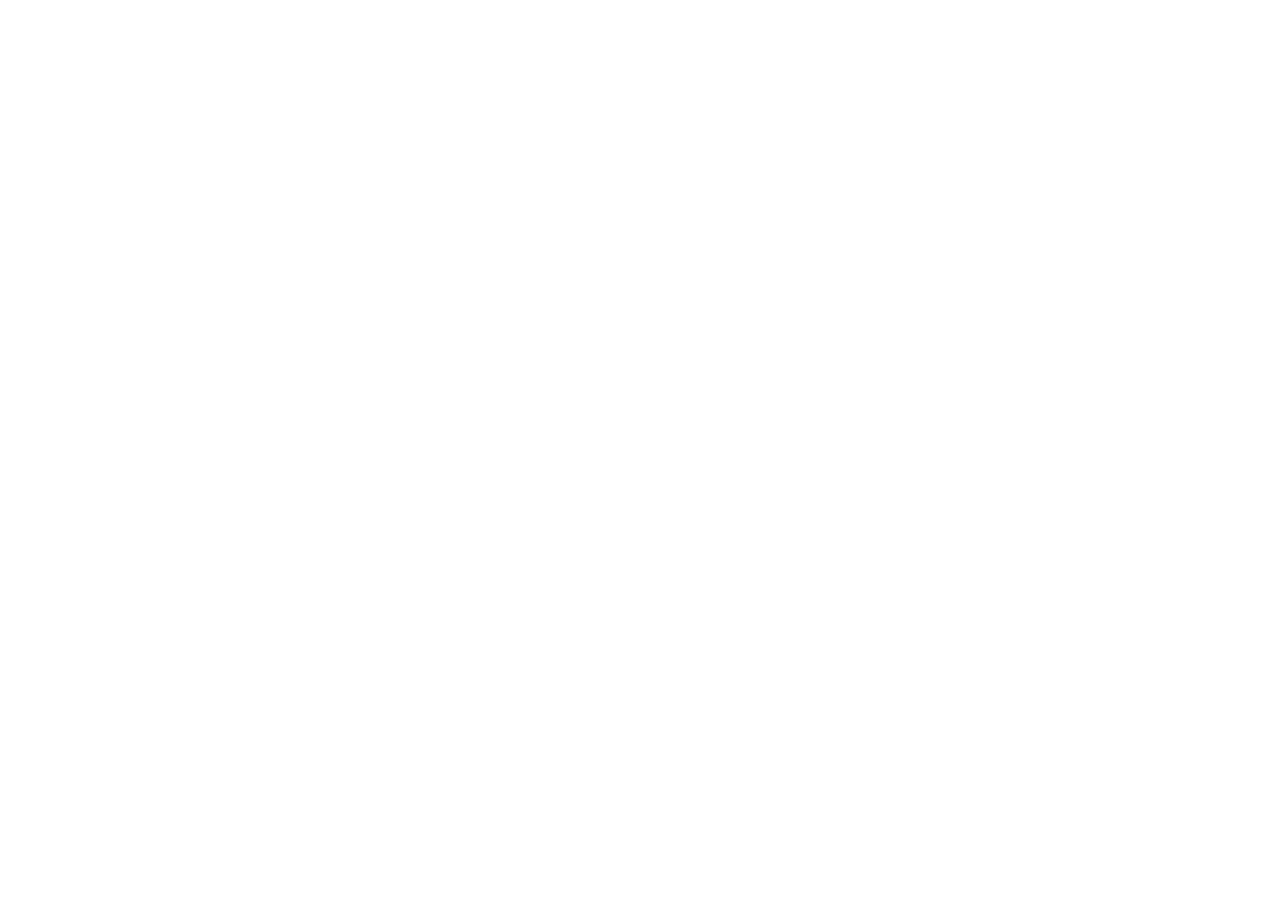
==== bookmarks.html @ 406a8860 "Fixed problem with footer" ====
<!DOCTYPE html>
<html lang="en">
  <head>
    <meta charset="UTF-8" />
    <meta name="viewport" content="width=device-width, initial-scale=1.0" />
    <title>Document</title>
  </head>
  <body></body>
</html>
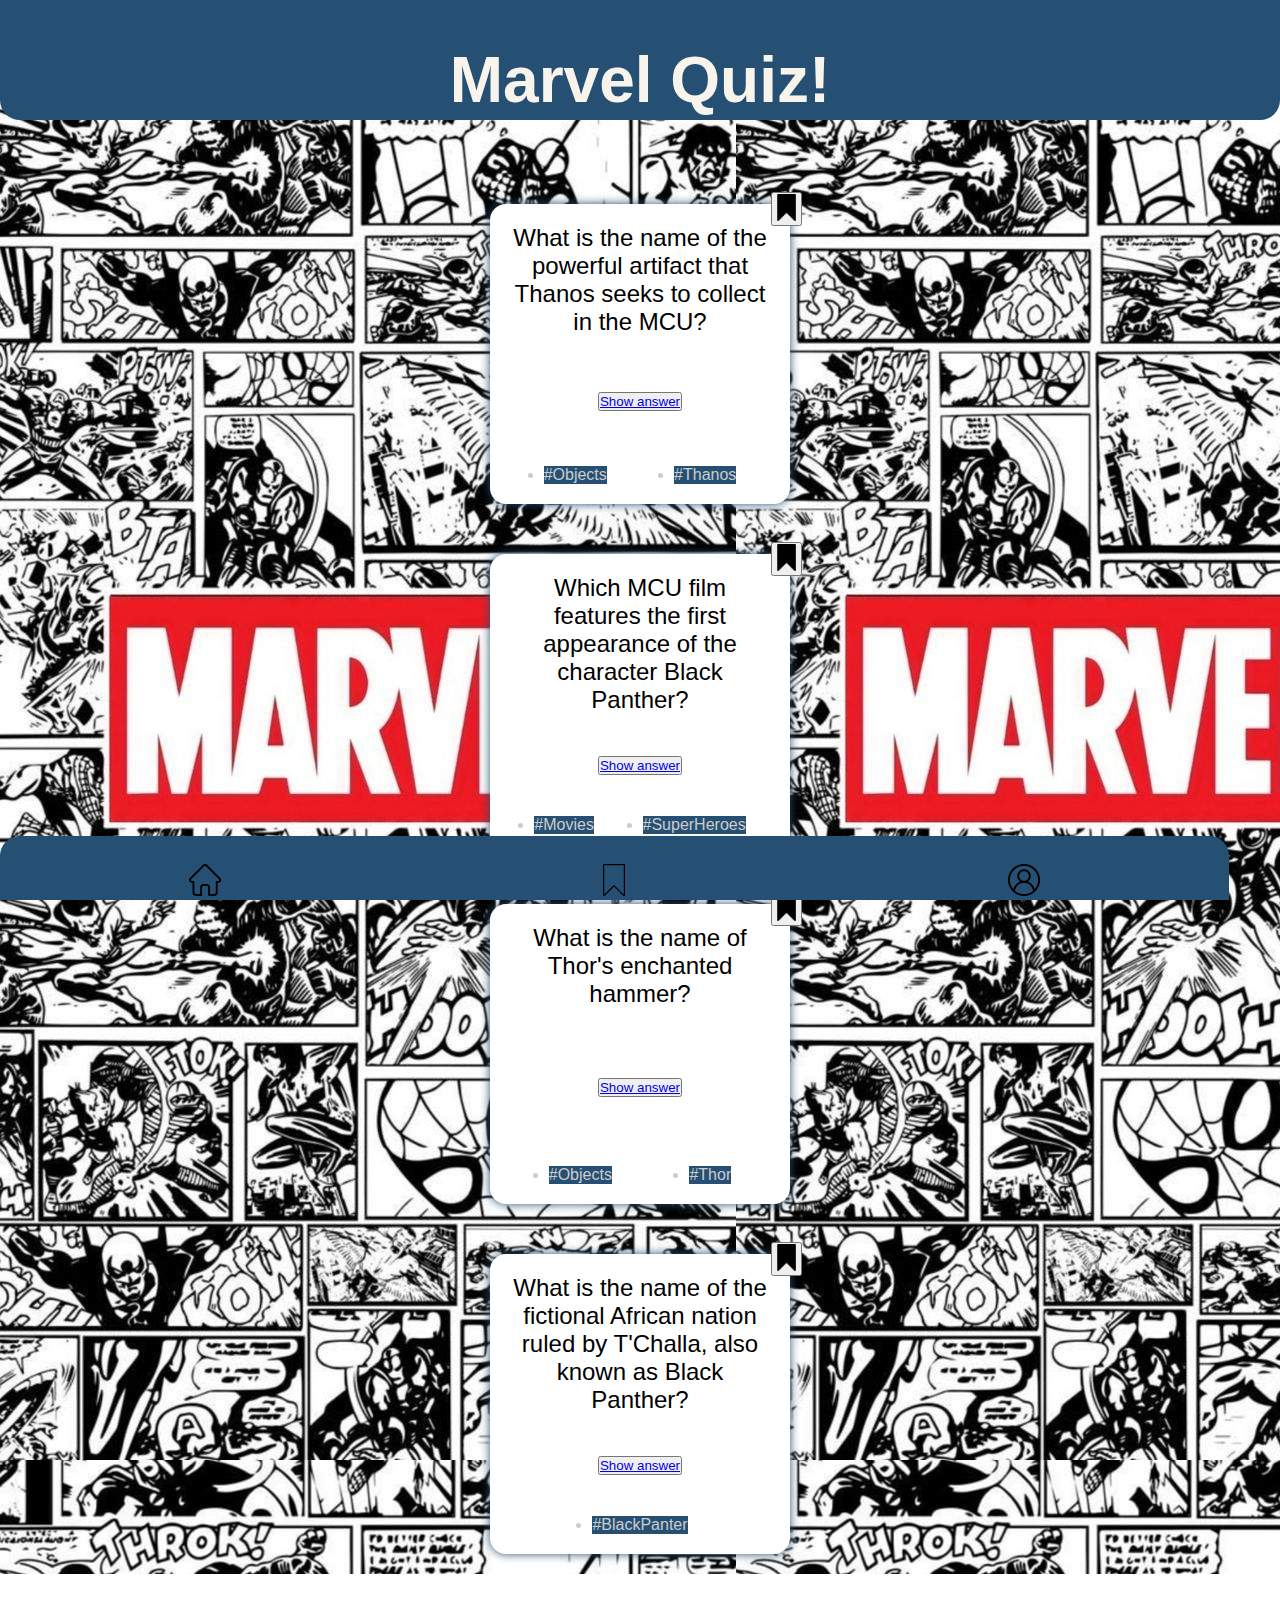
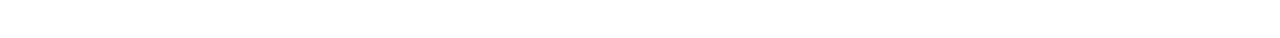
==== commit 6ae69984: "added bookmark section and empty profile section" ====
--- a/bookmarks.html
+++ b/bookmarks.html
@@ -4,6 +4,131 @@
     <meta charset="UTF-8" />
     <meta name="viewport" content="width=device-width, initial-scale=1.0" />
     <title>Document</title>
+    <link rel="stylesheet" href="style.css" />
   </head>
-  <body></body>
+  <body>
+    <header class="main-header">
+      <h1 class="app-title">Marvel Quiz!</h1>
+    </header>
+    <main>
+      <section class="card-section">
+        <article class="question-card question-2">
+          <button class="card__bookmark">
+            <img
+              src="./resources/bookmark_filled.png"
+              alt="Bookmark"
+              style="width: 2em; height: 2em"
+            />
+          </button>
+          <p class="question question-2">
+            What is the name of the powerful artifact that Thanos seeks to
+            collect in the MCU?
+          </p>
+          <button id="show">
+            <a href="#show" id="show">Show answer</a>
+            <div id="cont">
+              Infinity Stones
+              <a href="#hide" id="hide">Hide answer</a>
+            </div>
+          </button>
+          <ul class="question-tags">
+            <li>#Objects</li>
+            <li>#Thanos</li>
+          </ul>
+        </article>
+        <article class="question-card question-4">
+          <button class="card__bookmark">
+            <img
+              src="./resources/bookmark_filled.png"
+              alt="Bookmark"
+              style="width: 2em; height: 2em"
+            />
+          </button>
+          <p class="question question-4">
+            Which MCU film features the first appearance of the character Black
+            Panther?
+          </p>
+          <button id="show">
+            <a href="#show" id="show">Show answer</a>
+            <div id="cont">
+              Captain America: Civil War
+              <a href="#hide" id="hide">Hide answer</a>
+            </div>
+          </button>
+          <ul class="question-tags">
+            <li>#Movies</li>
+            <li>#SuperHeroes</li>
+          </ul>
+        </article>
+        <article class="question-card question-5">
+          <button class="card__bookmark">
+            <img
+              src="./resources/bookmark_filled.png"
+              alt="Bookmark"
+              style="width: 2em; height: 2em"
+            />
+          </button>
+          <p class="question question-5">
+            What is the name of Thor's enchanted hammer?
+          </p>
+          <button id="show">
+            <a href="#show" id="show">Show answer</a>
+            <div id="cont">
+              Mjolnir
+              <a href="#hide" id="hide">Hide answer</a>
+            </div>
+          </button>
+          <ul class="question-tags">
+            <li>#Objects</li>
+            <li>#Thor</li>
+          </ul>
+        </article>
+        <article class="question-card question-9">
+          <button class="card__bookmark">
+            <img
+              src="./resources/bookmark_filled.png"
+              alt="Bookmark"
+              style="width: 2em; height: 2em"
+            />
+          </button>
+          <p class="question question-9">
+            What is the name of the fictional African nation ruled by T'Challa,
+            also known as Black Panther?
+          </p>
+          <button id="show">
+            <a href="#show" id="show">Show answer</a>
+            <div id="cont">
+              Wakanda
+              <a href="#hide" id="hide">Hide answer</a>
+            </div>
+          </button>
+          <ul class="question-tags">
+            <li>#BlackPanter</li>
+          </ul>
+        </article>
+      </section>
+    </main>
+    <footer class="main-footer">
+      <nav class="navbar">
+        <a class="navbar-link" href="./index.html"
+          ><img
+            src="./resources/home.png"
+            alt="Home"
+            style="width: 2em; height: 2em"
+        /></a>
+        <a class="navbar-link" href="bookmarks.html"
+          ><img
+            src="./resources/bookmark_transparent.png"
+            alt="Bookmarks"
+            style="width: 2em; height: 2em"
+        /></a>
+        <a class="navbar-link" href="profile.html"
+          ><img
+            src="./resources/profile.png"
+            alt="Profile"
+            style="width: 2em; height: 2em"
+        /></a>
+      </nav>
+    </footer>
+  </body>
 </html>
--- a/style.css
+++ b/style.css
@@ -0,0 +1,171 @@
+:root {
+  /* color variables */
+
+  /* sizes variables */
+
+  --general-gap: 20px;
+
+  --header-title: 4rem;
+  --header-title-line-height: 5rem;
+
+  --regular-text: 1rem;
+  --regular-text-line-height: 1.5rem;
+
+  /* calculations */
+
+  --header-height: calc(
+    var(--header-title-line-height) + (2 * var(--general-gap))
+  );
+
+  --nav-height: calc(
+    var(--regular-text-line-height) + (2 * var(--general-gap))
+  );
+
+  --main-margin-top: calc(var(--header-height) + var(--nav-height));
+}
+
+*,
+*::before,
+*::after {
+  box-sizing: border-box;
+  padding: 0;
+  margin: 0;
+}
+
+* {
+  text-align: center;
+  font-family: "Franklin Gothic Medium", "Arial Narrow", Arial, sans-serif;
+}
+
+.body {
+  font-family: "Franklin Gothic Medium", "Arial Narrow", Arial, sans-serif;
+  background-color: #cccccc;
+  max-width: 400px;
+  background-image: url("./images/marvel-wallpaper.jpeg");
+}
+
+.main-header {
+  position: fixed;
+  top: 0;
+  z-index: 1;
+  margin: 0 auto;
+  background: #265073;
+  border-bottom-left-radius: var(--general-gap);
+  border-bottom-right-radius: var(--general-gap);
+  width: 100%;
+  height: var(--header-height);
+  top: 0;
+  display: flex;
+  justify-content: center;
+}
+
+.app-title {
+  padding: var(--general-gap);
+  color: #f8f4ec;
+  font-family: "Franklin Gothic Medium", "Arial Narrow", Arial, sans-serif;
+  font-size: var(--header-title);
+  line-height: var(--header-height);
+  z-index: 1;
+}
+
+main {
+  padding: 20px 0 20px 0;
+  margin-bottom: var(--nav-height);
+  background-image: url("./images/marvel-wallpaper.jpeg");
+}
+
+.card-section {
+  display: flex;
+  justify-content: center;
+  align-items: center;
+  gap: 50px;
+  flex-direction: column;
+  margin-top: var(--main-margin-top);
+}
+
+.question-card {
+  position: relative;
+  display: flex;
+  flex-direction: column;
+  justify-content: space-around;
+  border-radius: 16px;
+  padding: 20px;
+  height: 300px;
+  max-width: 300px;
+  font-size: 1.5rem;
+  background: #fff;
+  box-shadow: 0px 0px 10px #265073;
+}
+
+/* Code from: https://stackoverflow.com/questions/40312901/showing-and-
+hiding-something-with-pure-css-with-show-and-hide-button */
+
+#cont {
+  display: none;
+}
+#show:target #cont {
+  display: inline-block;
+}
+#show:target #show {
+  display: none;
+}
+
+.question {
+  display: flex;
+  flex-wrap: wrap;
+  justify-content: center;
+  align-items: flex-start;
+}
+
+li {
+  background-color: #265073;
+  color: #cccccc;
+  font-size: 16px;
+}
+
+button {
+  margin: auto;
+}
+
+.card__bookmark {
+  position: absolute;
+  top: -12px;
+  right: -12px;
+  background-color: none;
+}
+
+.card-answer {
+  display: flex;
+  justify-content: center;
+  background-color: #9ad0c2;
+  width: auto;
+  padding: auto;
+  border: 1px solid black;
+}
+
+.question-tags {
+  display: flex;
+  flex-direction: row;
+  justify-content: space-around;
+  align-items: flex-end;
+}
+
+.navbar {
+  position: fixed;
+  z-index: 1;
+  background: #265073;
+  border-top-left-radius: var(--general-gap);
+  border-top-right-radius: var(--general-gap);
+  width: 96%;
+  height: var(--nav-height);
+  bottom: 0;
+  display: flex;
+  justify-content: space-around;
+  align-items: flex-end;
+}
+
+.navbar img {
+  margin-top: var(--nav-height);
+  width: 45px;
+  align-items: center;
+}
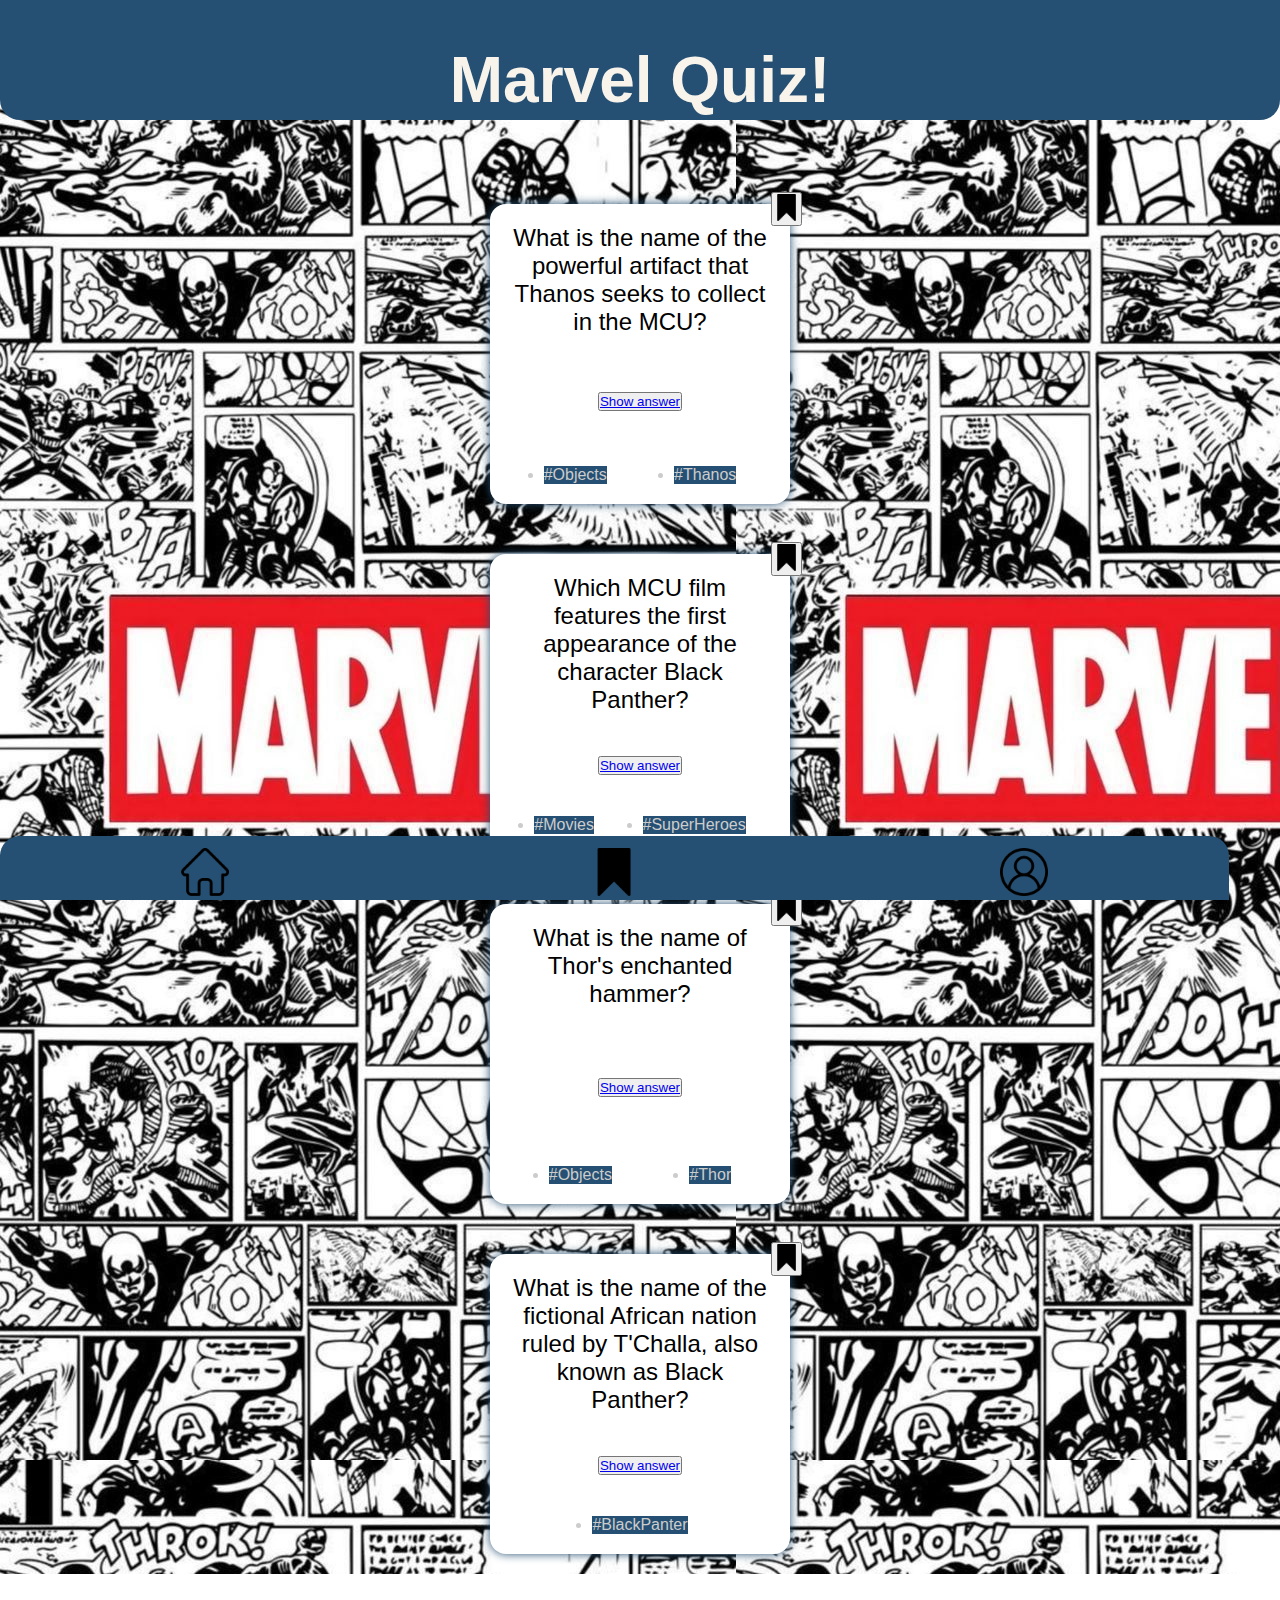
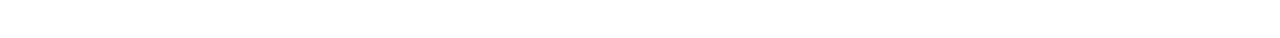
==== commit 0e507f6c: "added hover and filled to selected sections" ====
--- a/bookmarks.html
+++ b/bookmarks.html
@@ -114,19 +114,19 @@
           ><img
             src="./resources/home.png"
             alt="Home"
-            style="width: 2em; height: 2em"
+            style="width: 3em; height: 3em"
         /></a>
         <a class="navbar-link" href="bookmarks.html"
           ><img
-            src="./resources/bookmark_transparent.png"
+            src="./resources/bookmark_filled.png"
             alt="Bookmarks"
-            style="width: 2em; height: 2em"
+            style="width: 3em; height: 3em"
         /></a>
         <a class="navbar-link" href="profile.html"
           ><img
             src="./resources/profile.png"
             alt="Profile"
-            style="width: 2em; height: 2em"
+            style="width: 3em; height: 3em"
         /></a>
       </nav>
     </footer>
--- a/style.css
+++ b/style.css
@@ -169,3 +169,9 @@
   width: 45px;
   align-items: center;
 }
+
+.navbar-link:hover {
+  background-color: #ff0202;
+  margin-top: auto;
+  width: auto;
+}
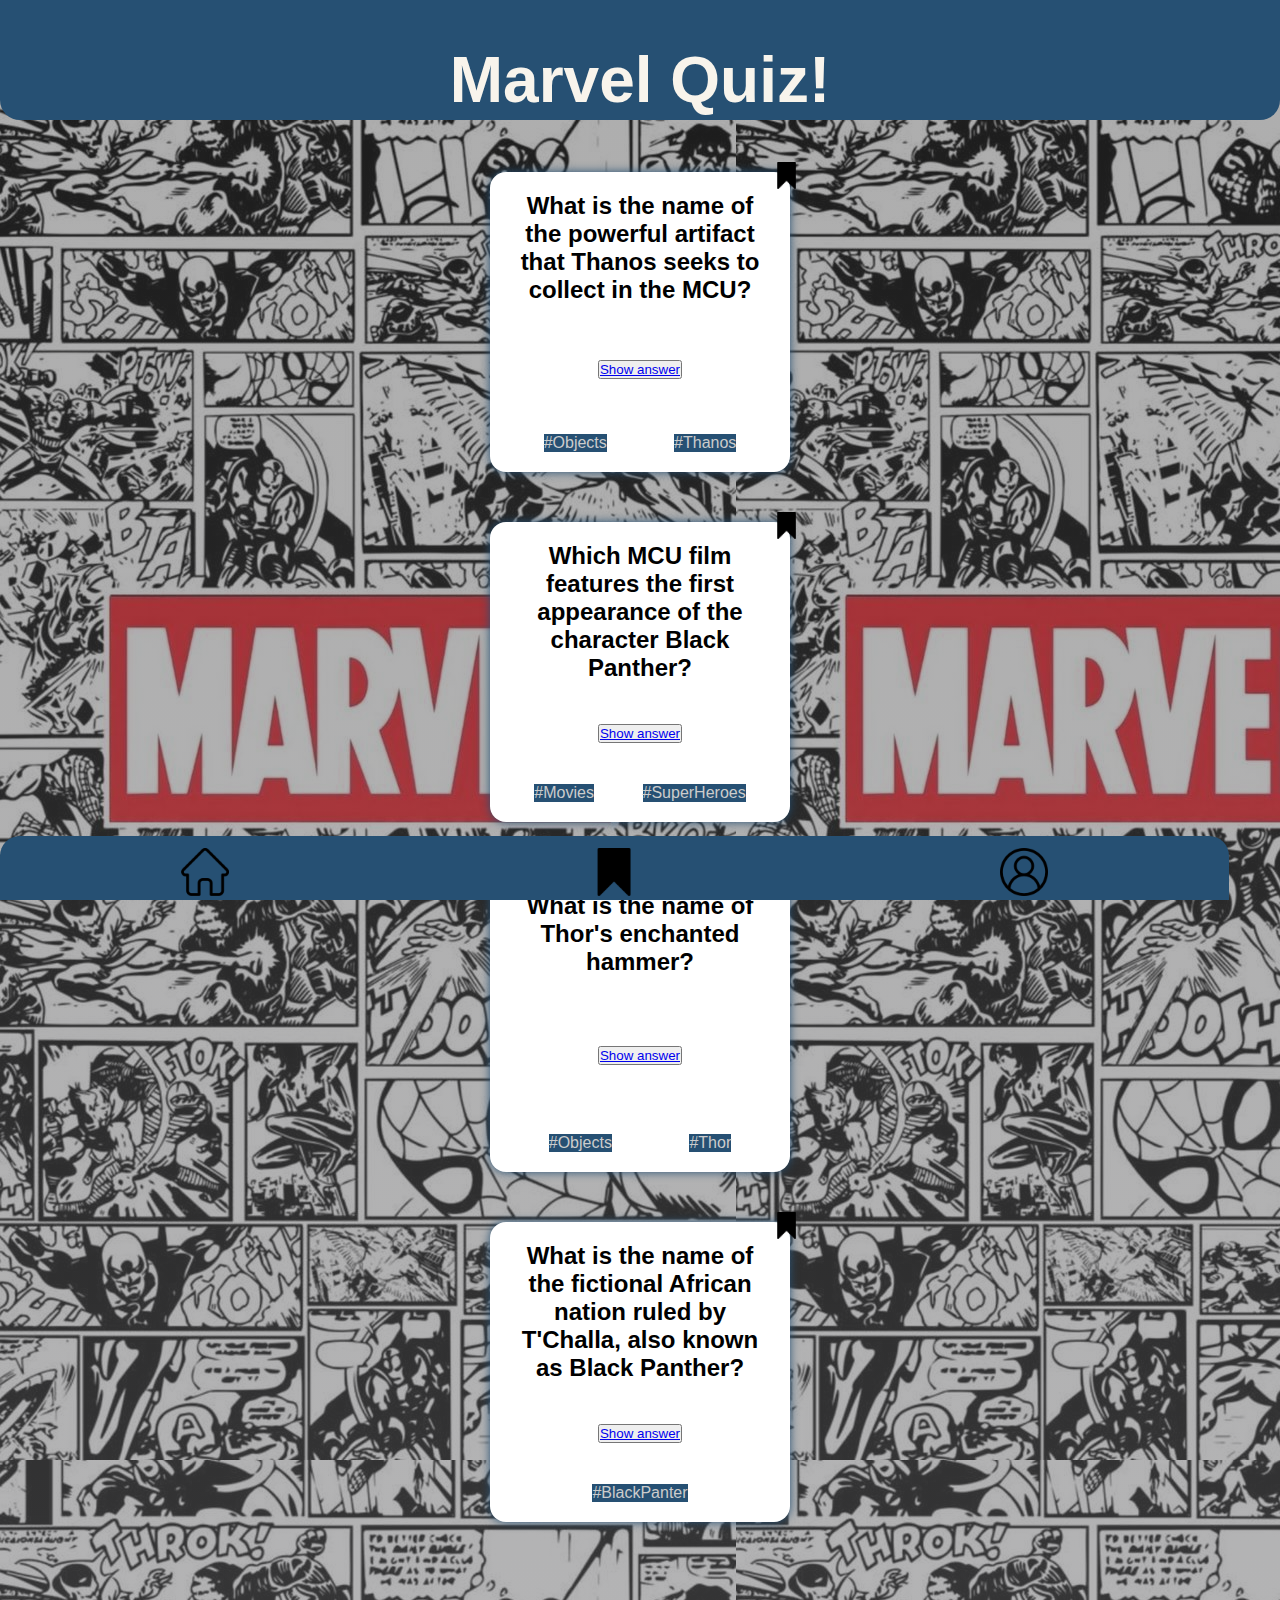
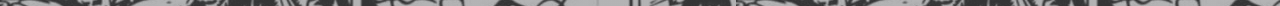
==== commit 24773581: "added comments from Gimena" ====
--- a/bookmarks.html
+++ b/bookmarks.html
@@ -4,109 +4,107 @@
     <meta charset="UTF-8" />
     <meta name="viewport" content="width=device-width, initial-scale=1.0" />
     <title>Document</title>
-    <link rel="stylesheet" href="style.css" />
+    <link rel="stylesheet" href="card.css" />
   </head>
   <body>
     <header class="main-header">
       <h1 class="app-title">Marvel Quiz!</h1>
     </header>
     <main>
-      <section class="card-section">
-        <article class="question-card question-2">
-          <button class="card__bookmark">
-            <img
-              src="./resources/bookmark_filled.png"
-              alt="Bookmark"
-              style="width: 2em; height: 2em"
-            />
-          </button>
-          <p class="question question-2">
-            What is the name of the powerful artifact that Thanos seeks to
-            collect in the MCU?
-          </p>
-          <button id="show">
-            <a href="#show" id="show">Show answer</a>
-            <div id="cont">
-              Infinity Stones
-              <a href="#hide" id="hide">Hide answer</a>
-            </div>
-          </button>
-          <ul class="question-tags">
-            <li>#Objects</li>
-            <li>#Thanos</li>
-          </ul>
-        </article>
-        <article class="question-card question-4">
-          <button class="card__bookmark">
-            <img
-              src="./resources/bookmark_filled.png"
-              alt="Bookmark"
-              style="width: 2em; height: 2em"
-            />
-          </button>
-          <p class="question question-4">
-            Which MCU film features the first appearance of the character Black
-            Panther?
-          </p>
-          <button id="show">
-            <a href="#show" id="show">Show answer</a>
-            <div id="cont">
-              Captain America: Civil War
-              <a href="#hide" id="hide">Hide answer</a>
-            </div>
-          </button>
-          <ul class="question-tags">
-            <li>#Movies</li>
-            <li>#SuperHeroes</li>
-          </ul>
-        </article>
-        <article class="question-card question-5">
-          <button class="card__bookmark">
-            <img
-              src="./resources/bookmark_filled.png"
-              alt="Bookmark"
-              style="width: 2em; height: 2em"
-            />
-          </button>
-          <p class="question question-5">
-            What is the name of Thor's enchanted hammer?
-          </p>
-          <button id="show">
-            <a href="#show" id="show">Show answer</a>
-            <div id="cont">
-              Mjolnir
-              <a href="#hide" id="hide">Hide answer</a>
-            </div>
-          </button>
-          <ul class="question-tags">
-            <li>#Objects</li>
-            <li>#Thor</li>
-          </ul>
-        </article>
-        <article class="question-card question-9">
-          <button class="card__bookmark">
-            <img
-              src="./resources/bookmark_filled.png"
-              alt="Bookmark"
-              style="width: 2em; height: 2em"
-            />
-          </button>
-          <p class="question question-9">
-            What is the name of the fictional African nation ruled by T'Challa,
-            also known as Black Panther?
-          </p>
-          <button id="show">
-            <a href="#show" id="show">Show answer</a>
-            <div id="cont">
-              Wakanda
-              <a href="#hide" id="hide">Hide answer</a>
-            </div>
-          </button>
-          <ul class="question-tags">
-            <li>#BlackPanter</li>
-          </ul>
-        </article>
-      </section>
+      <article class="question-card question-2">
+        <button class="question-card__bookmark">
+          <img
+            src="./resources/bookmark_filled.png"
+            alt="Bookmark"
+            style="width: 2em; height: 2em"
+          />
+        </button>
+        <h4 class="question-card__question question-2">
+          What is the name of the powerful artifact that Thanos seeks to collect
+          in the MCU?
+        </h4>
+        <button id="show">
+          <a href="#show" id="show">Show answer</a>
+          <div id="question-card__answer">
+            Infinity Stones
+            <a href="#hide" id="hide">Hide answer</a>
+          </div>
+        </button>
+        <ul class="question-card__tags">
+          <li>#Objects</li>
+          <li>#Thanos</li>
+        </ul>
+      </article>
+      <article class="question-card question-4">
+        <button class="question-card__bookmark">
+          <img
+            src="./resources/bookmark_filled.png"
+            alt="Bookmark"
+            style="width: 2em; height: 2em"
+          />
+        </button>
+        <h4 class="question-card__question question-4">
+          Which MCU film features the first appearance of the character Black
+          Panther?
+        </h4>
+        <button id="show">
+          <a href="#show" id="show">Show answer</a>
+          <div id="question-card__answer">
+            Captain America: Civil War
+            <a href="#hide" id="hide">Hide answer</a>
+          </div>
+        </button>
+        <ul class="question-card__tags">
+          <li>#Movies</li>
+          <li>#SuperHeroes</li>
+        </ul>
+      </article>
+      <article class="question-card question-5">
+        <button class="question-card__bookmark">
+          <img
+            src="./resources/bookmark_filled.png"
+            alt="Bookmark"
+            style="width: 2em; height: 2em"
+          />
+        </button>
+        <h4 class="question-card__question question-5">
+          What is the name of Thor's enchanted hammer?
+        </h4>
+        <button id="show">
+          <a href="#show" id="show">Show answer</a>
+          <div id="question-card__answer">
+            Mjolnir
+            <a href="#hide" id="hide">Hide answer</a>
+          </div>
+        </button>
+        <ul class="question-card__tags">
+          <li>#Objects</li>
+          <li>#Thor</li>
+        </ul>
+      </article>
+      <article class="question-card question-9">
+        <button class="question-card__bookmark">
+          <img
+            src="./resources/bookmark_filled.png"
+            alt="Bookmark"
+            style="width: 2em; height: 2em"
+          />
+        </button>
+        <h4 class="question-card__question question-9">
+          What is the name of the fictional African nation ruled by T'Challa,
+          also known as Black Panther?
+        </h4>
+        <button id="show">
+          <a href="#show" id="show">Show answer</a>
+          <div id="question-card__answer">
+            Wakanda
+            <a href="#hide" id="hide">Hide answer</a>
+          </div>
+        </button>
+        <ul class="question-card__tags">
+          <li>#BlackPanter</li>
+        </ul>
+      </article>
     </main>
     <footer class="main-footer">
       <nav class="navbar">
--- a/card.css
+++ b/card.css
@@ -0,0 +1,81 @@
+@import url(./global.css);
+
+.question-card {
+  position: relative;
+  display: flex;
+  flex-direction: column;
+  justify-content: space-around;
+  border-radius: 16px;
+  padding: 20px;
+  height: 300px;
+  max-width: 300px;
+  font-size: 1.5rem;
+  background: #fff;
+  box-shadow: 0px 0px 10px #265073;
+}
+
+.question-card:last-child {
+  margin-bottom: var(--nav-height);
+}
+
+.question-card:first-child {
+  margin-top: var(--main-margin-top);
+}
+
+/* Code from: https://stackoverflow.com/questions/40312901/showing-and-
+hiding-something-with-pure-css-with-show-and-hide-button */
+
+#question-card__answer {
+  display: none;
+}
+#question-card__answer-button:target #question-card__answer {
+  display: inline-block;
+}
+#question-card__answer-button:target #question-card__answer-button {
+  display: none;
+}
+
+.question-card__question {
+  display: flex;
+  flex-wrap: wrap;
+  justify-content: center;
+  align-items: flex-start;
+}
+
+ul {
+  list-style-type: none;
+}
+
+li {
+  background-color: #265073;
+  color: #cccccc;
+  font-size: 16px;
+}
+
+button {
+  margin: auto;
+}
+
+.question-card__bookmark {
+  position: absolute;
+  top: -12px;
+  right: -12px;
+  background-color: transparent;
+  border-color: transparent;
+}
+
+.card-answer {
+  display: flex;
+  justify-content: center;
+  background-color: #9ad0c2;
+  width: auto;
+  padding: auto;
+  border: 1px solid black;
+}
+
+.question-card__tags {
+  display: flex;
+  flex-direction: row;
+  justify-content: space-around;
+  align-items: flex-end;
+}
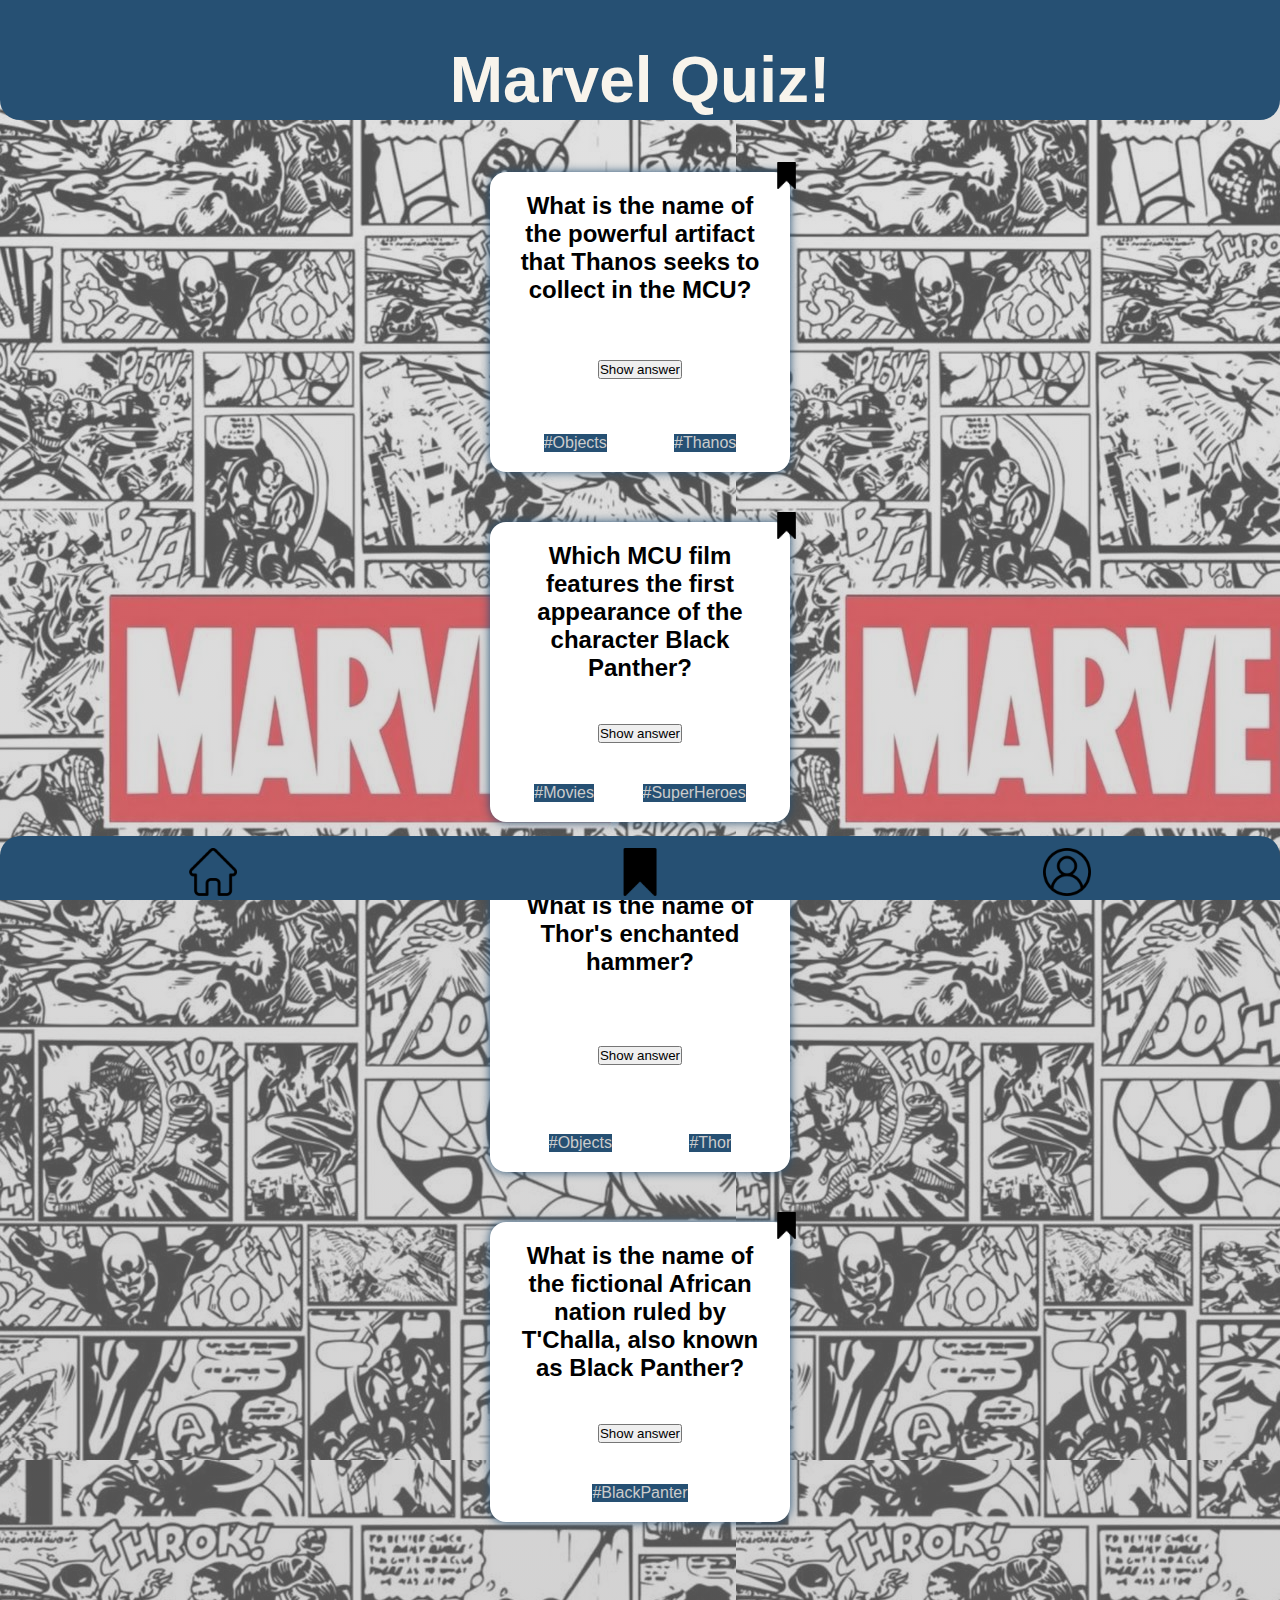
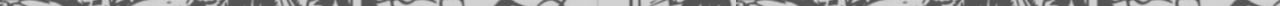
==== commit 264bcc7a: "fixed show answer button from bookmark section and style from profile" ====
--- a/bookmarks.html
+++ b/bookmarks.html
@@ -23,13 +23,10 @@
           What is the name of the powerful artifact that Thanos seeks to collect
           in the MCU?
         </h4>
-        <button id="show">
-          <a href="#show" id="show">Show answer</a>
-          <div id="question-card__answer">
-            Infinity Stones
-            <a href="#hide" id="hide">Hide answer</a>
-          </div>
+        <button id="question-card__answer-button">
+          <a id="question-card__answer-button">Show answer</a>
         </button>
+        <div id="question-card__answer">Infinity Stones</div>
         <ul class="question-card__tags">
           <li>#Objects</li>
           <li>#Thanos</li>
@@ -47,12 +44,9 @@
           Which MCU film features the first appearance of the character Black
           Panther?
         </h4>
-        <button id="show">
-          <a href="#show" id="show">Show answer</a>
-          <div id="question-card__answer">
-            Captain America: Civil War
-            <a href="#hide" id="hide">Hide answer</a>
-          </div>
+        <button id="question-card__answer-button">
+          <a id="question-card__answer-button">Show answer</a>
+          <div id="question-card__answer">Captain America: Civil War</div>
         </button>
         <ul class="question-card__tags">
           <li>#Movies</li>
@@ -70,12 +64,9 @@
         <h4 class="question-card__question question-5">
           What is the name of Thor's enchanted hammer?
         </h4>
-        <button id="show">
-          <a href="#show" id="show">Show answer</a>
-          <div id="question-card__answer">
-            Mjolnir
-            <a href="#hide" id="hide">Hide answer</a>
-          </div>
+        <button id="question-card__answer-button">
+          <a id="question-card__answer-button">Show answer</a>
+          <div id="question-card__answer">Mjolnir</div>
         </button>
         <ul class="question-card__tags">
           <li>#Objects</li>
@@ -94,12 +85,9 @@
           What is the name of the fictional African nation ruled by T'Challa,
           also known as Black Panther?
         </h4>
-        <button id="show">
-          <a href="#show" id="show">Show answer</a>
-          <div id="question-card__answer">
-            Wakanda
-            <a href="#hide" id="hide">Hide answer</a>
-          </div>
+        <button id="question-card__answer-button">
+          <a id="question-card__answer-button">Show answer</a>
+          <div id="question-card__answer">Wakanda</div>
         </button>
         <ul class="question-card__tags">
           <li>#BlackPanter</li>
--- a/card.css
+++ b/card.css
@@ -28,11 +28,17 @@
 #question-card__answer {
   display: none;
 }
+
 #question-card__answer-button:target #question-card__answer {
   display: inline-block;
 }
 #question-card__answer-button:target #question-card__answer-button {
   display: none;
+}
+
+#question-card__answer:first-child {
+  display: flex;
+  justify-self: center;
 }
 
 .question-card__question {
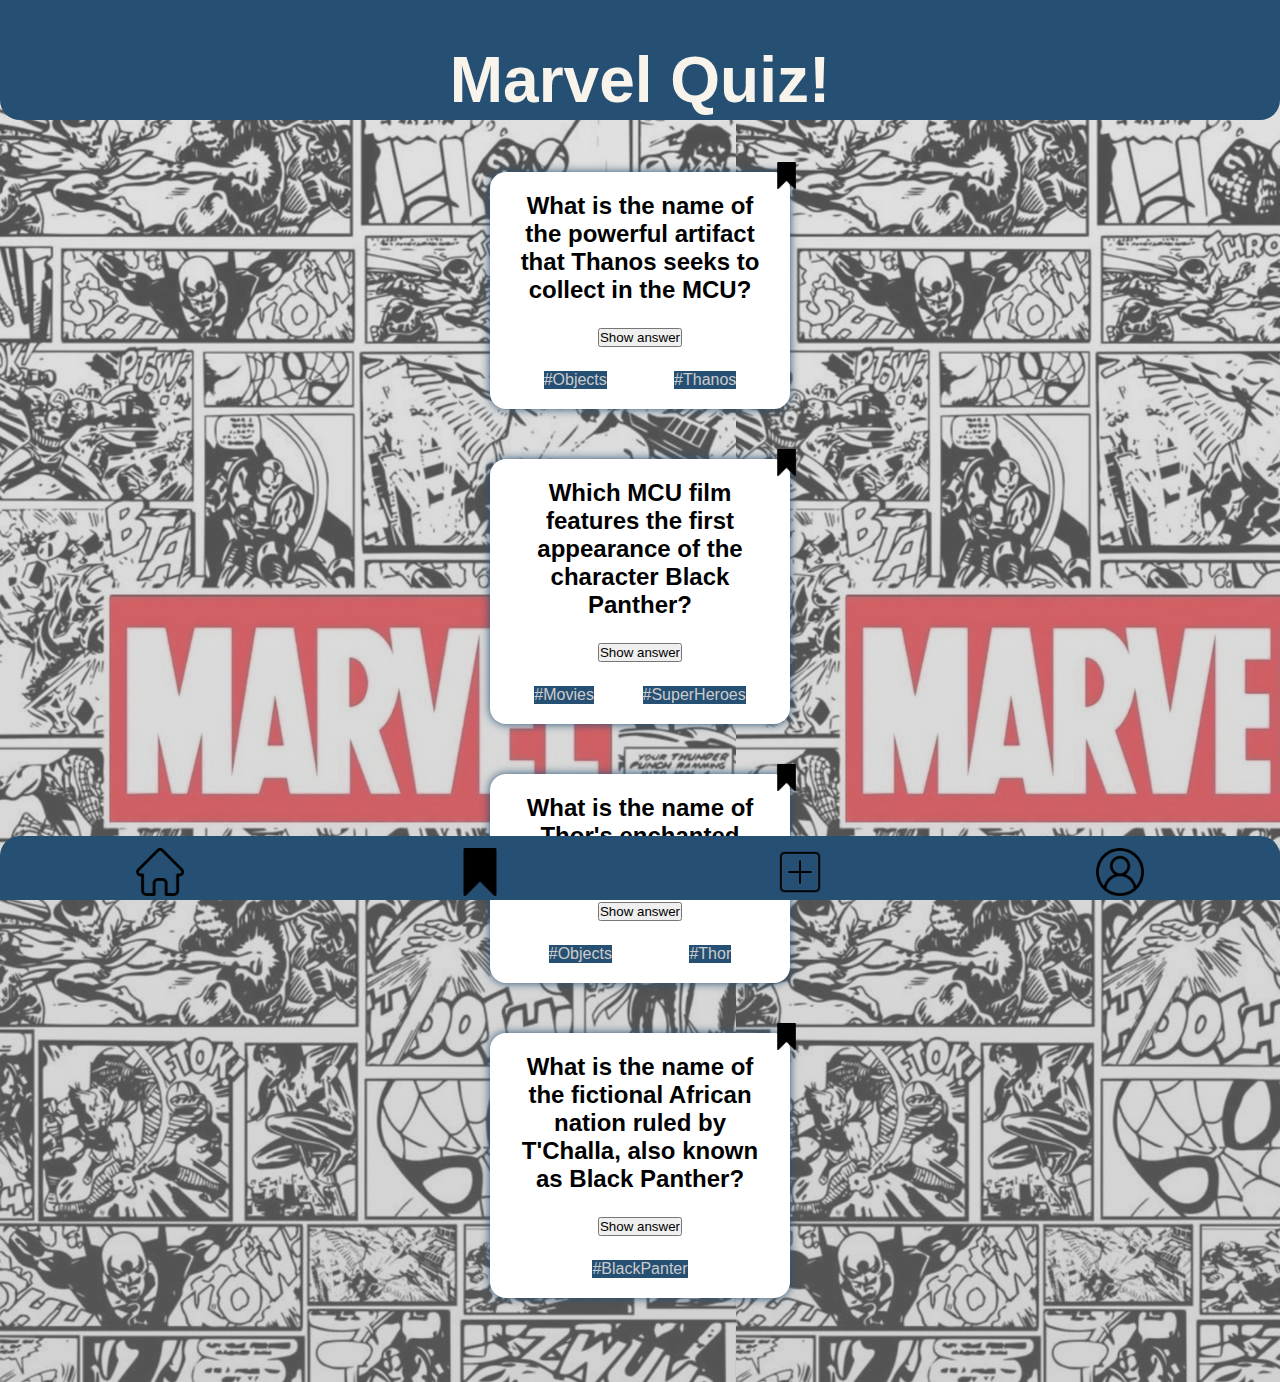
==== commit 44312bb4: "added form to add questions and some styiling" ====
--- a/bookmarks.html
+++ b/bookmarks.html
@@ -108,6 +108,12 @@
             alt="Bookmarks"
             style="width: 3em; height: 3em"
         /></a>
+        <a class="navbar-link" href="form.html"
+          ><img
+            src="./resources/add.png"
+            alt="Question-form"
+            style="width: 3em; height: 3em"
+        /></a>
         <a class="navbar-link" href="profile.html"
           ><img
             src="./resources/profile.png"
--- a/card.css
+++ b/card.css
@@ -7,7 +7,7 @@
   justify-content: space-around;
   border-radius: 16px;
   padding: 20px;
-  height: 300px;
+  height: auto;
   max-width: 300px;
   font-size: 1.5rem;
   background: #fff;
@@ -26,19 +26,26 @@
 hiding-something-with-pure-css-with-show-and-hide-button */
 
 #question-card__answer {
-  display: none;
-}
-
-#question-card__answer-button:target #question-card__answer {
-  display: inline-block;
-}
-#question-card__answer-button:target #question-card__answer-button {
+  display: flex;
+  justify-content: center;
+  width: auto;
+  padding: auto;
+  font-size: 18px;
+  margin-top: 1em;
   display: none;
 }
 
 #question-card__answer:first-child {
   display: flex;
-  justify-self: center;
+  justify-content: center;
+  width: auto;
+  padding: auto;
+  font-size: 18px;
+  margin-top: 1em;
+}
+
+#question-card__answer-button:target #question-card__answer {
+  display: inline-block;
 }
 
 .question-card__question {
@@ -46,6 +53,7 @@
   flex-wrap: wrap;
   justify-content: center;
   align-items: flex-start;
+  margin-bottom: 1em;
 }
 
 ul {
@@ -58,8 +66,10 @@
   font-size: 16px;
 }
 
-button {
-  margin: auto;
+#question-card__answer-button {
+  display: flex;
+  justify-content: center;
+  align-self: center;
 }
 
 .question-card__bookmark {
@@ -70,18 +80,20 @@
   border-color: transparent;
 }
 
-.card-answer {
+/* #question-card__answer {
   display: flex;
   justify-content: center;
-  background-color: #9ad0c2;
   width: auto;
   padding: auto;
-  border: 1px solid black;
-}
+  font-size: 18px;
+  margin-top: 1em;
+  margin-bottom: 1em;
+} */
 
 .question-card__tags {
   display: flex;
   flex-direction: row;
   justify-content: space-around;
   align-items: flex-end;
+  margin-top: 1em;
 }
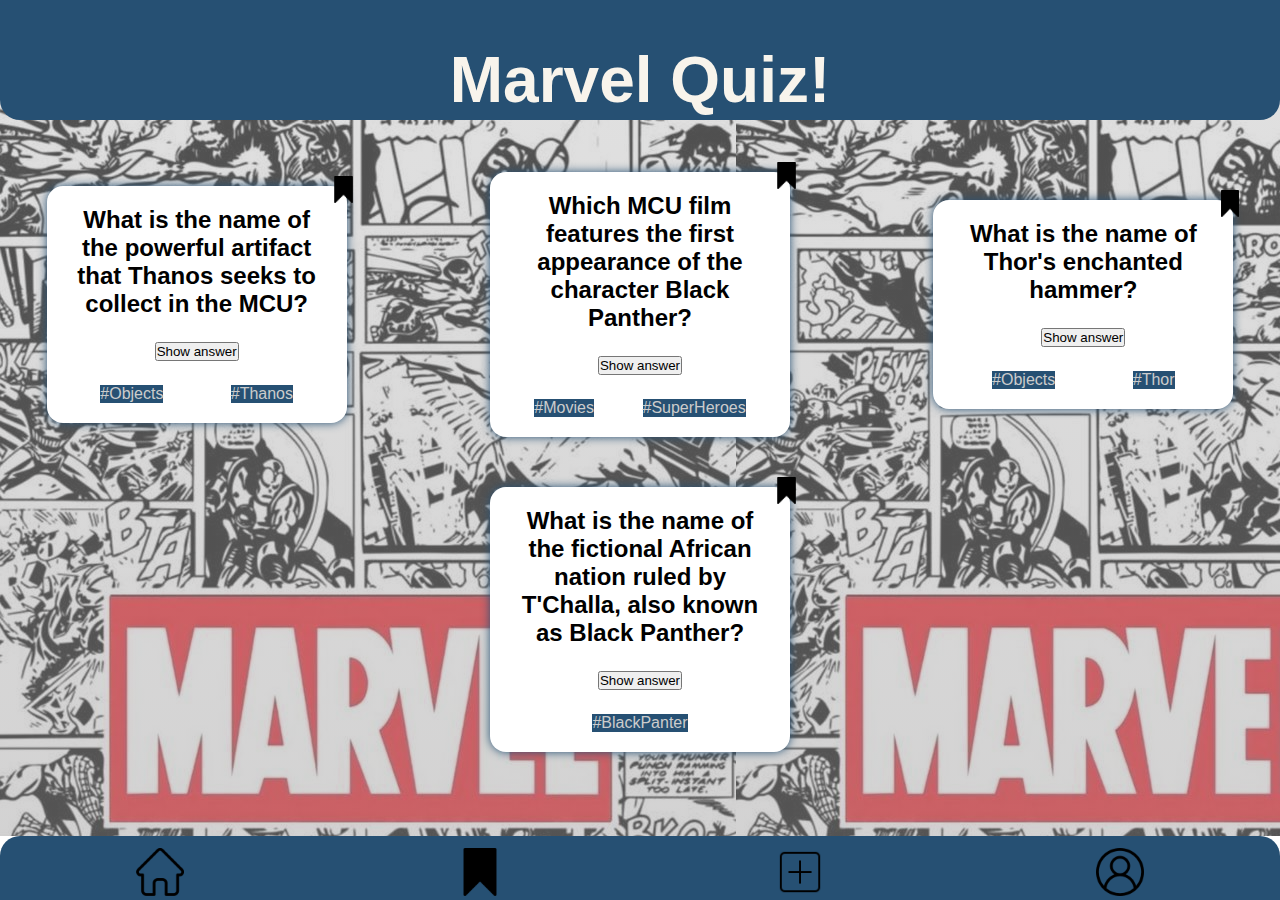
==== commit 780bb63b: "added response css" ====
--- a/bookmarks.html
+++ b/bookmarks.html
@@ -11,88 +11,90 @@
       <h1 class="app-title">Marvel Quiz!</h1>
     </header>
     <main>
-      <article class="question-card question-2">
-        <button class="question-card__bookmark">
-          <img
-            src="./resources/bookmark_filled.png"
-            alt="Bookmark"
-            style="width: 2em; height: 2em"
-          />
-        </button>
-        <h4 class="question-card__question question-2">
-          What is the name of the powerful artifact that Thanos seeks to collect
-          in the MCU?
-        </h4>
-        <button id="question-card__answer-button">
-          <a id="question-card__answer-button">Show answer</a>
-        </button>
-        <div id="question-card__answer">Infinity Stones</div>
-        <ul class="question-card__tags">
-          <li>#Objects</li>
-          <li>#Thanos</li>
-        </ul>
-      </article>
-      <article class="question-card question-4">
-        <button class="question-card__bookmark">
-          <img
-            src="./resources/bookmark_filled.png"
-            alt="Bookmark"
-            style="width: 2em; height: 2em"
-          />
-        </button>
-        <h4 class="question-card__question question-4">
-          Which MCU film features the first appearance of the character Black
-          Panther?
-        </h4>
-        <button id="question-card__answer-button">
-          <a id="question-card__answer-button">Show answer</a>
+      <section class="card-section">
+        <article class="question-card question-2">
+          <button class="question-card__bookmark">
+            <img
+              src="./resources/bookmark_filled.png"
+              alt="Bookmark"
+              style="width: 2em; height: 2em"
+            />
+          </button>
+          <h4 class="question-card__question question-2">
+            What is the name of the powerful artifact that Thanos seeks to
+            collect in the MCU?
+          </h4>
+          <button id="question-card__answer-button">
+            <a id="question-card__answer-button">Show answer</a>
+          </button>
+          <div id="question-card__answer">Infinity Stones</div>
+          <ul class="question-card__tags">
+            <li>#Objects</li>
+            <li>#Thanos</li>
+          </ul>
+        </article>
+        <article class="question-card question-4">
+          <button class="question-card__bookmark">
+            <img
+              src="./resources/bookmark_filled.png"
+              alt="Bookmark"
+              style="width: 2em; height: 2em"
+            />
+          </button>
+          <h4 class="question-card__question question-4">
+            Which MCU film features the first appearance of the character Black
+            Panther?
+          </h4>
+          <button id="question-card__answer-button">
+            <a id="question-card__answer-button">Show answer</a>
+          </button>
           <div id="question-card__answer">Captain America: Civil War</div>
-        </button>
-        <ul class="question-card__tags">
-          <li>#Movies</li>
-          <li>#SuperHeroes</li>
-        </ul>
-      </article>
-      <article class="question-card question-5">
-        <button class="question-card__bookmark">
-          <img
-            src="./resources/bookmark_filled.png"
-            alt="Bookmark"
-            style="width: 2em; height: 2em"
-          />
-        </button>
-        <h4 class="question-card__question question-5">
-          What is the name of Thor's enchanted hammer?
-        </h4>
-        <button id="question-card__answer-button">
-          <a id="question-card__answer-button">Show answer</a>
+          <ul class="question-card__tags">
+            <li>#Movies</li>
+            <li>#SuperHeroes</li>
+          </ul>
+        </article>
+        <article class="question-card question-5">
+          <button class="question-card__bookmark">
+            <img
+              src="./resources/bookmark_filled.png"
+              alt="Bookmark"
+              style="width: 2em; height: 2em"
+            />
+          </button>
+          <h4 class="question-card__question question-5">
+            What is the name of Thor's enchanted hammer?
+          </h4>
+          <button id="question-card__answer-button">
+            <a id="question-card__answer-button">Show answer</a>
+          </button>
           <div id="question-card__answer">Mjolnir</div>
-        </button>
-        <ul class="question-card__tags">
-          <li>#Objects</li>
-          <li>#Thor</li>
-        </ul>
-      </article>
-      <article class="question-card question-9">
-        <button class="question-card__bookmark">
-          <img
-            src="./resources/bookmark_filled.png"
-            alt="Bookmark"
-            style="width: 2em; height: 2em"
-          />
-        </button>
-        <h4 class="question-card__question question-9">
-          What is the name of the fictional African nation ruled by T'Challa,
-          also known as Black Panther?
-        </h4>
-        <button id="question-card__answer-button">
-          <a id="question-card__answer-button">Show answer</a>
+          <ul class="question-card__tags">
+            <li>#Objects</li>
+            <li>#Thor</li>
+          </ul>
+        </article>
+        <article class="question-card question-9">
+          <button class="question-card__bookmark">
+            <img
+              src="./resources/bookmark_filled.png"
+              alt="Bookmark"
+              style="width: 2em; height: 2em"
+            />
+          </button>
+          <h4 class="question-card__question question-9">
+            What is the name of the fictional African nation ruled by T'Challa,
+            also known as Black Panther?
+          </h4>
+          <button id="question-card__answer-button">
+            <a id="question-card__answer-button">Show answer</a>
+          </button>
           <div id="question-card__answer">Wakanda</div>
-        </button>
-        <ul class="question-card__tags">
-          <li>#BlackPanter</li>
-        </ul>
-      </article>
+          <ul class="question-card__tags">
+            <li>#BlackPanter</li>
+          </ul>
+        </article>
+      </section>
     </main>
     <footer class="main-footer">
       <nav class="navbar">
--- a/card.css
+++ b/card.css
@@ -14,16 +14,42 @@
   box-shadow: 0px 0px 10px #265073;
 }
 
-.question-card:last-child {
+.card-section {
+  display: flex;
+  justify-content: space-around;
+  align-items: center;
+  gap: 50px;
+  flex-direction: column;
+  margin-top: var(--main-margin-top);
+  margin-bottom: var(--nav-height);
+}
+/* .question-card:last-child {
   margin-bottom: var(--nav-height);
 }
 
 .question-card:first-child {
   margin-top: var(--main-margin-top);
+} */
+
+.question-card__bookmark {
+  position: absolute;
+  top: -12px;
+  right: -12px;
+  background-color: transparent;
+  border-color: transparent;
 }
 
-/* Code from: https://stackoverflow.com/questions/40312901/showing-and-
-hiding-something-with-pure-css-with-show-and-hide-button */
+.question-card__question {
+  display: flex;
+  flex-wrap: wrap;
+  justify-content: center;
+  align-items: flex-start;
+  margin-bottom: 1em;
+}
+
+#question-card__answer-button:target #question-card__answer {
+  display: inline-block;
+}
 
 #question-card__answer {
   display: flex;
@@ -44,18 +70,6 @@
   margin-top: 1em;
 }
 
-#question-card__answer-button:target #question-card__answer {
-  display: inline-block;
-}
-
-.question-card__question {
-  display: flex;
-  flex-wrap: wrap;
-  justify-content: center;
-  align-items: flex-start;
-  margin-bottom: 1em;
-}
-
 ul {
   list-style-type: none;
 }
@@ -72,24 +86,6 @@
   align-self: center;
 }
 
-.question-card__bookmark {
-  position: absolute;
-  top: -12px;
-  right: -12px;
-  background-color: transparent;
-  border-color: transparent;
-}
-
-/* #question-card__answer {
-  display: flex;
-  justify-content: center;
-  width: auto;
-  padding: auto;
-  font-size: 18px;
-  margin-top: 1em;
-  margin-bottom: 1em;
-} */
-
 .question-card__tags {
   display: flex;
   flex-direction: row;
@@ -97,3 +93,39 @@
   align-items: flex-end;
   margin-top: 1em;
 }
+
+@media screen and (min-width: 768px), (orientation: portrait) {
+  :root {
+    --header-brand: 2rem;
+    --header-brand-line-height: 3rem;
+
+    --header-text: 1rem;
+    --header-text-line-height: 1rem;
+
+    --regular-text: 0.9rem;
+    --regular-line-height: 0.8rem;
+  }
+
+  .card-section {
+    display: flex;
+    flex-direction: row;
+    flex-wrap: wrap;
+    justify-content: space-around;
+  }
+}
+
+@media screen and (min-width: 1200px) {
+  :root {
+    --gap: 20px;
+
+    --website-desktop-width: 60%;
+    --header-brand: 2rem;
+    --header-brand-line-height: 3rem;
+
+    --header-text: 1rem;
+    --header-text-line-height: 1rem;
+
+    --regular-text: 0.9rem;
+    --regular-line-height: 0.8rem;
+  }
+}
